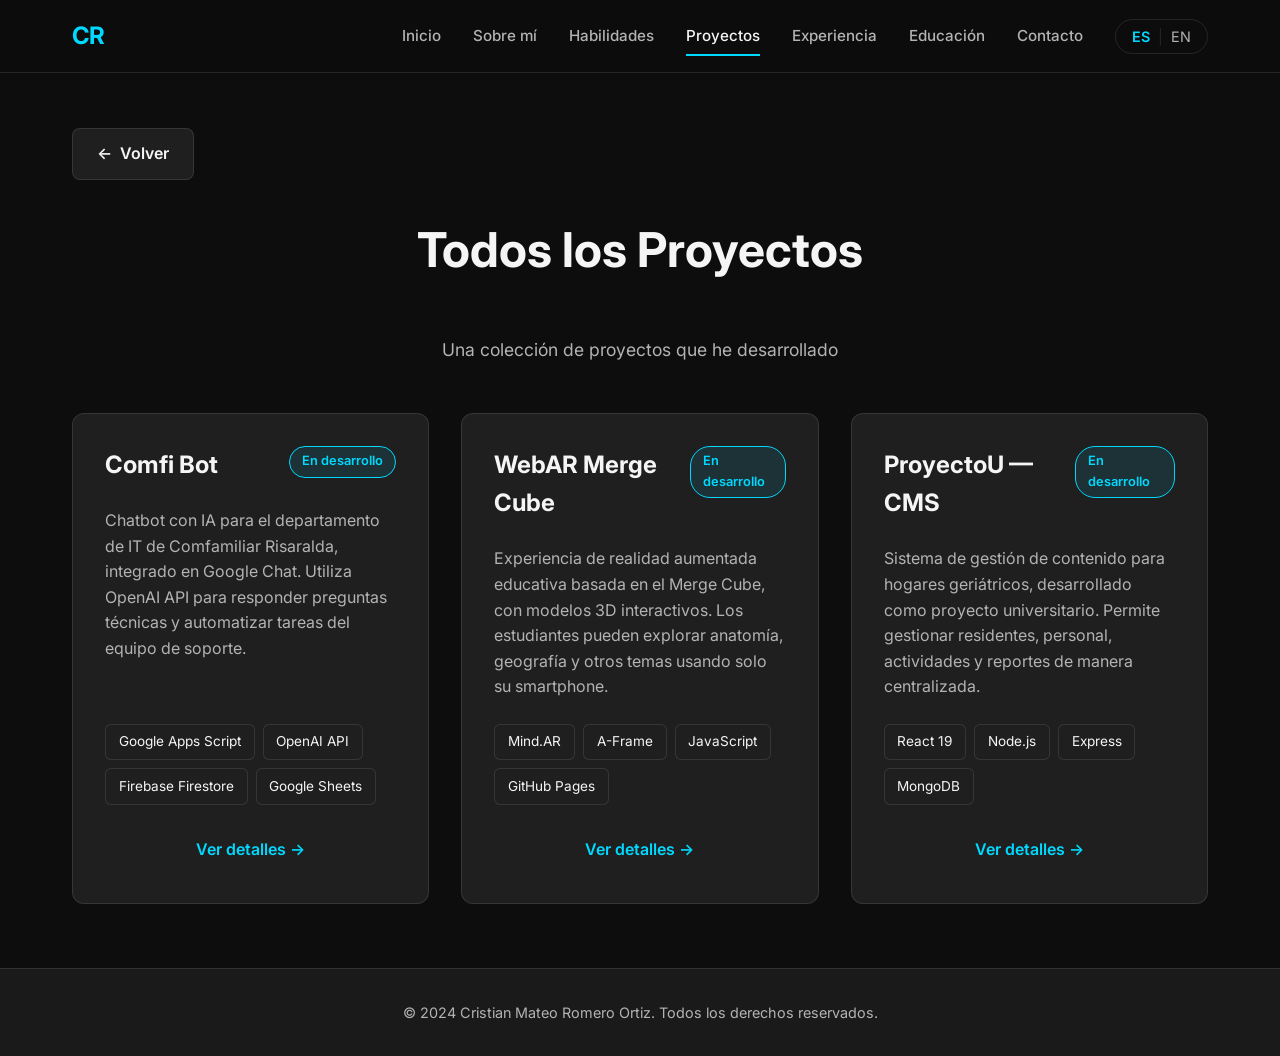
==== projects/index.html @ addb2561 "Initial commit: Portfolio website Portafolio personal bilingüe (ES/EN) con tema dark moderno. Incluy" ====
<!DOCTYPE html>
<html lang="es">
<head>
    <meta charset="UTF-8">
    <meta name="viewport" content="width=device-width, initial-scale=1.0">
    <title>Proyectos — Cristian Romero</title>
    <link rel="stylesheet" href="../style.css">
    <link rel="preconnect" href="https://fonts.googleapis.com">
    <link rel="preconnect" href="https://fonts.gstatic.com" crossorigin>
    <link href="https://fonts.googleapis.com/css2?family=Inter:wght@300;400;500;600;700&display=swap" rel="stylesheet">
</head>
<body>
    <!-- Navbar fija -->
    <header class="navbar">
        <div class="container">
            <a href="../index.html" class="logo">CR</a>

            <button class="menu-toggle" aria-label="Toggle menu">
                <span></span>
                <span></span>
                <span></span>
            </button>

            <nav class="nav-menu">
                <a href="../index.html#hero" class="nav-link" data-es="Inicio" data-en="Home">Inicio</a>
                <a href="../index.html#about" class="nav-link" data-es="Sobre mí" data-en="About">Sobre mí</a>
                <a href="../index.html#skills" class="nav-link" data-es="Habilidades" data-en="Skills">Habilidades</a>
                <a href="../index.html#projects" class="nav-link active" data-es="Proyectos" data-en="Projects">Proyectos</a>
                <a href="../index.html#experience" class="nav-link" data-es="Experiencia" data-en="Experience">Experiencia</a>
                <a href="../index.html#education" class="nav-link" data-es="Educación" data-en="Education">Educación</a>
                <a href="../index.html#contact" class="nav-link" data-es="Contacto" data-en="Contact">Contacto</a>

                <button class="lang-toggle">
                    <span class="lang-option active" data-lang="es">ES</span>
                    <span class="lang-divider">|</span>
                    <span class="lang-option" data-lang="en">EN</span>
                </button>
            </nav>
        </div>
    </header>

    <!-- Projects Page -->
    <main class="project-detail">
        <div class="container">
            <a href="javascript:history.back()" class="back-button">
                <span>←</span>
                <span data-es="Volver" data-en="Back">Volver</span>
            </a>

            <div class="project-detail-header">
                <h1 class="section-title" data-es="Todos los Proyectos" data-en="All Projects">Todos los Proyectos</h1>
                <p style="color: var(--text-secondary); font-size: 1.1rem;"
                   data-es="Una colección de proyectos que he desarrollado"
                   data-en="A collection of projects I've developed">
                    Una colección de proyectos que he desarrollado
                </p>
            </div>

            <div class="projects-grid">
                <!-- Comfi Bot -->
                <article class="project-card fade-in">
                    <div class="project-header">
                        <h3>Comfi Bot</h3>
                        <span class="badge badge-status" data-es="En desarrollo" data-en="In progress">En desarrollo</span>
                    </div>
                    <p class="project-description"
                       data-es="Chatbot con IA para el departamento de IT de Comfamiliar Risaralda, integrado en Google Chat. Utiliza OpenAI API para responder preguntas técnicas y automatizar tareas del equipo de soporte."
                       data-en="AI-powered chatbot for Comfamiliar Risaralda's IT department, integrated with Google Chat. Uses OpenAI API to answer technical questions and automate support team tasks.">
                        Chatbot con IA para el departamento de IT de Comfamiliar Risaralda, integrado en Google Chat. Utiliza OpenAI API para responder preguntas técnicas y automatizar tareas del equipo de soporte.
                    </p>
                    <div class="project-tags">
                        <span class="tag tag-sm">Google Apps Script</span>
                        <span class="tag tag-sm">OpenAI API</span>
                        <span class="tag tag-sm">Firebase Firestore</span>
                        <span class="tag tag-sm">Google Sheets</span>
                    </div>
                    <a href="comfi-bot.html" class="btn btn-text" data-es="Ver detalles →" data-en="View details →">Ver detalles →</a>
                </article>

                <!-- WebAR -->
                <article class="project-card fade-in">
                    <div class="project-header">
                        <h3>WebAR Merge Cube</h3>
                        <span class="badge badge-status" data-es="En desarrollo" data-en="In progress">En desarrollo</span>
                    </div>
                    <p class="project-description"
                       data-es="Experiencia de realidad aumentada educativa basada en el Merge Cube, con modelos 3D interactivos. Los estudiantes pueden explorar anatomía, geografía y otros temas usando solo su smartphone."
                       data-en="Educational augmented reality experience based on the Merge Cube, with interactive 3D models. Students can explore anatomy, geography and other topics using just their smartphone.">
                        Experiencia de realidad aumentada educativa basada en el Merge Cube, con modelos 3D interactivos. Los estudiantes pueden explorar anatomía, geografía y otros temas usando solo su smartphone.
                    </p>
                    <div class="project-tags">
                        <span class="tag tag-sm">Mind.AR</span>
                        <span class="tag tag-sm">A-Frame</span>
                        <span class="tag tag-sm">JavaScript</span>
                        <span class="tag tag-sm">GitHub Pages</span>
                    </div>
                    <a href="webar.html" class="btn btn-text" data-es="Ver detalles →" data-en="View details →">Ver detalles →</a>
                </article>

                <!-- ProyectoU -->
                <article class="project-card fade-in">
                    <div class="project-header">
                        <h3>ProyectoU — CMS</h3>
                        <span class="badge badge-status" data-es="En desarrollo" data-en="In progress">En desarrollo</span>
                    </div>
                    <p class="project-description"
                       data-es="Sistema de gestión de contenido para hogares geriátricos, desarrollado como proyecto universitario. Permite gestionar residentes, personal, actividades y reportes de manera centralizada."
                       data-en="Content management system for nursing homes, developed as a university project. Allows centralized management of residents, staff, activities and reports.">
                        Sistema de gestión de contenido para hogares geriátricos, desarrollado como proyecto universitario. Permite gestionar residentes, personal, actividades y reportes de manera centralizada.
                    </p>
                    <div class="project-tags">
                        <span class="tag tag-sm">React 19</span>
                        <span class="tag tag-sm">Node.js</span>
                        <span class="tag tag-sm">Express</span>
                        <span class="tag tag-sm">MongoDB</span>
                    </div>
                    <a href="proyectou.html" class="btn btn-text" data-es="Ver detalles →" data-en="View details →">Ver detalles →</a>
                </article>
            </div>
        </div>
    </main>

    <!-- Footer -->
    <footer class="footer">
        <div class="container">
            <p data-es="© 2024 Cristian Mateo Romero Ortiz. Todos los derechos reservados."
               data-en="© 2024 Cristian Mateo Romero Ortiz. All rights reserved.">
                © 2024 Cristian Mateo Romero Ortiz. Todos los derechos reservados.
            </p>
        </div>
    </footer>

    <script src="../script.js"></script>
</body>
</html>
---- style.css ----
/* ================================================================================
   VARIABLES Y RESET
   ================================================================================ */

:root {
    --bg-primary: #0d0d0d;
    --bg-secondary: #1a1a1a;
    --bg-card: #1f1f1f;
    --text-primary: #f5f5f5;
    --text-secondary: #b3b3b3;
    --accent: #00d9ff;
    --accent-hover: #00b8d9;
    --border: rgba(255, 255, 255, 0.1);
    --shadow: rgba(0, 0, 0, 0.3);

    --font-main: 'Inter', -apple-system, BlinkMacSystemFont, 'Segoe UI', sans-serif;

    --transition: all 0.3s cubic-bezier(0.4, 0, 0.2, 1);
    --spacing: 1rem;
}

* {
    margin: 0;
    padding: 0;
    box-sizing: border-box;
}

html {
    scroll-behavior: smooth;
}

body {
    font-family: var(--font-main);
    background: var(--bg-primary);
    color: var(--text-primary);
    line-height: 1.6;
    font-size: 16px;
    overflow-x: hidden;
}

a {
    text-decoration: none;
    color: inherit;
    transition: var(--transition);
}

img {
    max-width: 100%;
    height: auto;
    display: block;
}

/* ================================================================================
   UTILITY CLASSES
   ================================================================================ */

.container {
    max-width: 1200px;
    margin: 0 auto;
    padding: 0 2rem;
}

.accent {
    color: var(--accent);
}

/* Animaciones de entrada */
.fade-in {
    opacity: 0;
    transform: translateY(30px);
    transition: opacity 0.6s ease, transform 0.6s ease;
}

.fade-in.visible {
    opacity: 1;
    transform: translateY(0);
}

/* ================================================================================
   NAVBAR
   ================================================================================ */

.navbar {
    position: fixed;
    top: 0;
    left: 0;
    right: 0;
    z-index: 1000;
    background: rgba(13, 13, 13, 0.8);
    backdrop-filter: blur(20px);
    -webkit-backdrop-filter: blur(20px);
    border-bottom: 1px solid var(--border);
    padding: 1rem 0;
}

.navbar .container {
    display: flex;
    align-items: center;
    justify-content: space-between;
}

.logo {
    font-size: 1.5rem;
    font-weight: 700;
    color: var(--accent);
    letter-spacing: -0.05em;
}

.menu-toggle {
    display: none;
    flex-direction: column;
    gap: 5px;
    background: none;
    border: none;
    cursor: pointer;
    padding: 0.5rem;
}

.menu-toggle span {
    width: 24px;
    height: 2px;
    background: var(--text-primary);
    transition: var(--transition);
}

.nav-menu {
    display: flex;
    align-items: center;
    gap: 2rem;
}

.nav-link {
    font-size: 0.95rem;
    font-weight: 500;
    color: var(--text-secondary);
    position: relative;
    padding: 0.5rem 0;
}

.nav-link::after {
    content: '';
    position: absolute;
    bottom: 0;
    left: 0;
    width: 0;
    height: 2px;
    background: var(--accent);
    transition: width 0.3s ease;
}

.nav-link:hover,
.nav-link.active {
    color: var(--text-primary);
}

.nav-link.active::after,
.nav-link:hover::after {
    width: 100%;
}

.lang-toggle {
    display: flex;
    align-items: center;
    gap: 0.5rem;
    background: none;
    border: 1px solid var(--border);
    border-radius: 20px;
    padding: 0.5rem 1rem;
    cursor: pointer;
    font-family: var(--font-main);
    font-size: 0.9rem;
    color: var(--text-secondary);
}

.lang-option {
    cursor: pointer;
    transition: var(--transition);
}

.lang-option.active {
    color: var(--accent);
    font-weight: 600;
}

.lang-divider {
    color: var(--border);
}

/* ================================================================================
   HERO SECTION
   ================================================================================ */

.hero {
    min-height: 100vh;
    display: flex;
    align-items: center;
    justify-content: center;
    text-align: center;
    padding: 6rem 0;
}

.hero-content {
    max-width: 800px;
    margin: 0 auto;
}

.hero-title {
    font-size: clamp(2.5rem, 8vw, 4.5rem);
    font-weight: 700;
    line-height: 1.1;
    margin-bottom: 1rem;
}

.hero-subtitle {
    font-size: clamp(1rem, 3vw, 1.3rem);
    color: var(--text-secondary);
    margin-bottom: 0.5rem;
}

.hero-location {
    font-size: 1rem;
    color: var(--text-secondary);
    margin-bottom: 2rem;
}

.hero-cta {
    display: flex;
    gap: 1rem;
    justify-content: center;
    flex-wrap: wrap;
}

/* ================================================================================
   BUTTONS
   ================================================================================ */

.btn {
    display: inline-block;
    padding: 0.875rem 2rem;
    border-radius: 8px;
    font-weight: 600;
    font-size: 1rem;
    cursor: pointer;
    border: none;
    transition: var(--transition);
    text-align: center;
}

.btn-primary {
    background: var(--accent);
    color: var(--bg-primary);
}

.btn-primary:hover {
    background: var(--accent-hover);
    transform: translateY(-2px);
    box-shadow: 0 8px 20px rgba(0, 217, 255, 0.3);
}

.btn-secondary {
    background: transparent;
    border: 2px solid var(--accent);
    color: var(--accent);
}

.btn-secondary:hover {
    background: var(--accent);
    color: var(--bg-primary);
    transform: translateY(-2px);
}

.btn-text {
    background: none;
    color: var(--accent);
    padding: 0.5rem 0;
    font-weight: 600;
}

.btn-text:hover {
    color: var(--accent-hover);
}

/* ================================================================================
   SECTIONS
   ================================================================================ */

.section {
    padding: 6rem 0;
}

.section-dark {
    background: var(--bg-secondary);
}

.section-title {
    font-size: clamp(2rem, 5vw, 3rem);
    font-weight: 700;
    margin-bottom: 3rem;
    text-align: center;
}

.section-cta {
    margin-top: 3rem;
    text-align: center;
}

/* ================================================================================
   ABOUT SECTION
   ================================================================================ */

.about-content {
    max-width: 800px;
    margin: 0 auto;
    font-size: 1.1rem;
    line-height: 1.8;
    color: var(--text-secondary);
}

.about-content p {
    margin-bottom: 1.5rem;
}

/* ================================================================================
   SKILLS SECTION
   ================================================================================ */

.skills-grid {
    display: grid;
    grid-template-columns: repeat(auto-fit, minmax(280px, 1fr));
    gap: 2rem;
    max-width: 1000px;
    margin: 0 auto;
}

.skill-category h3 {
    font-size: 1.3rem;
    margin-bottom: 1rem;
    color: var(--accent);
}

.skill-tags {
    display: flex;
    flex-wrap: wrap;
    gap: 0.75rem;
}

.tag {
    display: inline-block;
    padding: 0.5rem 1rem;
    background: var(--bg-card);
    border: 1px solid var(--border);
    border-radius: 6px;
    font-size: 0.9rem;
    color: var(--text-primary);
    transition: var(--transition);
}

.tag:hover {
    border-color: var(--accent);
    transform: translateY(-2px);
}

.tag-sm {
    padding: 0.4rem 0.8rem;
    font-size: 0.85rem;
}

/* ================================================================================
   PROJECTS SECTION
   ================================================================================ */

.projects-grid {
    display: grid;
    grid-template-columns: repeat(auto-fit, minmax(320px, 1fr));
    gap: 2rem;
}

.project-card {
    background: var(--bg-card);
    border: 1px solid var(--border);
    border-radius: 12px;
    padding: 2rem;
    transition: var(--transition);
    display: flex;
    flex-direction: column;
}

.project-card:hover {
    border-color: var(--accent);
    transform: translateY(-5px);
    box-shadow: 0 10px 30px var(--shadow);
}

.project-header {
    display: flex;
    justify-content: space-between;
    align-items: flex-start;
    margin-bottom: 1rem;
}

.project-card h3 {
    font-size: 1.5rem;
    margin-bottom: 0.5rem;
}

.project-description {
    color: var(--text-secondary);
    margin-bottom: 1.5rem;
    flex-grow: 1;
}

.project-tags {
    display: flex;
    flex-wrap: wrap;
    gap: 0.5rem;
    margin-bottom: 1.5rem;
}

.badge {
    display: inline-block;
    padding: 0.3rem 0.75rem;
    border-radius: 20px;
    font-size: 0.8rem;
    font-weight: 600;
}

.badge-status {
    background: rgba(0, 217, 255, 0.1);
    color: var(--accent);
    border: 1px solid var(--accent);
}

/* ================================================================================
   TIMELINE (Experience & Education)
   ================================================================================ */

.timeline {
    max-width: 800px;
    margin: 0 auto;
    position: relative;
    padding-left: 2rem;
}

.timeline::before {
    content: '';
    position: absolute;
    left: 0;
    top: 0;
    bottom: 0;
    width: 2px;
    background: var(--border);
}

.timeline-item {
    position: relative;
    padding-bottom: 3rem;
}

.timeline-marker {
    position: absolute;
    left: -2rem;
    top: 0.5rem;
    width: 12px;
    height: 12px;
    border-radius: 50%;
    background: var(--accent);
    border: 2px solid var(--bg-primary);
}

.timeline-content {
    padding-left: 1.5rem;
}

.timeline-header {
    display: flex;
    justify-content: space-between;
    align-items: flex-start;
    margin-bottom: 0.5rem;
    flex-wrap: wrap;
    gap: 0.5rem;
}

.timeline-content h3 {
    font-size: 1.5rem;
    color: var(--text-primary);
}

.timeline-date {
    color: var(--accent);
    font-size: 0.9rem;
    font-weight: 600;
}

.timeline-content h4 {
    font-size: 1.1rem;
    color: var(--text-secondary);
    font-weight: 600;
    margin-bottom: 0.5rem;
}

.timeline-content p {
    color: var(--text-secondary);
}

/* ================================================================================
   CONTACT SECTION
   ================================================================================ */

.contact-content {
    max-width: 600px;
    margin: 0 auto;
    text-align: center;
}

.contact-intro {
    font-size: 1.3rem;
    margin-bottom: 2rem;
    color: var(--text-secondary);
}

.contact-links {
    display: flex;
    flex-direction: column;
    gap: 1rem;
    align-items: center;
}

.contact-link {
    display: flex;
    align-items: center;
    gap: 0.75rem;
    padding: 1rem 1.5rem;
    background: var(--bg-card);
    border: 1px solid var(--border);
    border-radius: 8px;
    font-size: 1rem;
    width: 100%;
    max-width: 400px;
    transition: var(--transition);
}

.contact-link:hover {
    border-color: var(--accent);
    transform: translateX(5px);
}

.contact-icon {
    font-size: 1.5rem;
}

/* ================================================================================
   FOOTER
   ================================================================================ */

.footer {
    background: var(--bg-secondary);
    border-top: 1px solid var(--border);
    padding: 2rem 0;
    text-align: center;
    color: var(--text-secondary);
    font-size: 0.9rem;
}

/* ================================================================================
   BACK BUTTON (para páginas internas)
   ================================================================================ */

.back-button {
    display: inline-flex;
    align-items: center;
    gap: 0.5rem;
    padding: 0.75rem 1.5rem;
    margin-bottom: 2rem;
    background: var(--bg-card);
    border: 1px solid var(--border);
    border-radius: 8px;
    color: var(--text-primary);
    font-weight: 600;
    transition: var(--transition);
}

.back-button:hover {
    border-color: var(--accent);
    color: var(--accent);
    transform: translateX(-5px);
}

/* ================================================================================
   PROJECT DETAIL PAGE
   ================================================================================ */

.project-detail {
    padding: 8rem 0 4rem;
}

.project-detail-header {
    text-align: center;
    margin-bottom: 3rem;
}

.project-detail-title {
    font-size: clamp(2.5rem, 6vw, 4rem);
    margin-bottom: 1rem;
}

.project-badges {
    display: flex;
    justify-content: center;
    flex-wrap: wrap;
    gap: 0.75rem;
    margin: 1.5rem 0;
}

.project-section {
    max-width: 900px;
    margin: 0 auto 4rem;
}

.project-section h2 {
    font-size: 2rem;
    margin-bottom: 1.5rem;
    color: var(--accent);
}

.project-section p {
    font-size: 1.1rem;
    line-height: 1.8;
    color: var(--text-secondary);
}

.project-section ul {
    list-style: none;
    padding: 0;
}

.project-section li {
    padding: 0.75rem 0;
    padding-left: 1.5rem;
    position: relative;
    color: var(--text-secondary);
}

.project-section li::before {
    content: '▹';
    position: absolute;
    left: 0;
    color: var(--accent);
    font-size: 1.2rem;
}

.project-links {
    display: flex;
    gap: 1rem;
    justify-content: center;
    flex-wrap: wrap;
    margin-top: 2rem;
}

.placeholder-box {
    background: var(--bg-card);
    border: 2px dashed var(--border);
    border-radius: 12px;
    padding: 3rem;
    text-align: center;
    color: var(--text-secondary);
    font-style: italic;
}

/* ================================================================================
   RESPONSIVE DESIGN
   ================================================================================ */

@media (max-width: 768px) {
    .navbar .container {
        position: relative;
    }

    .menu-toggle {
        display: flex;
    }

    .nav-menu {
        position: fixed;
        top: 73px;
        left: 0;
        right: 0;
        flex-direction: column;
        background: rgba(13, 13, 13, 0.98);
        backdrop-filter: blur(20px);
        border-bottom: 1px solid var(--border);
        padding: 2rem;
        gap: 1.5rem;
        transform: translateY(-100%);
        opacity: 0;
        visibility: hidden;
        transition: var(--transition);
    }

    .nav-menu.active {
        transform: translateY(0);
        opacity: 1;
        visibility: visible;
    }

    .nav-link {
        font-size: 1.1rem;
    }

    .hero {
        padding: 8rem 0 4rem;
    }

    .section {
        padding: 4rem 0;
    }

    .container {
        padding: 0 1.5rem;
    }

    .timeline {
        padding-left: 1.5rem;
    }

    .timeline-marker {
        left: -1.75rem;
    }

    .projects-grid {
        grid-template-columns: 1fr;
    }

    .skills-grid {
        grid-template-columns: 1fr;
    }
}

@media (max-width: 480px) {
    .hero-cta {
        flex-direction: column;
        width: 100%;
    }

    .btn {
        width: 100%;
    }

    .contact-link {
        font-size: 0.9rem;
        padding: 0.875rem 1rem;
    }
}
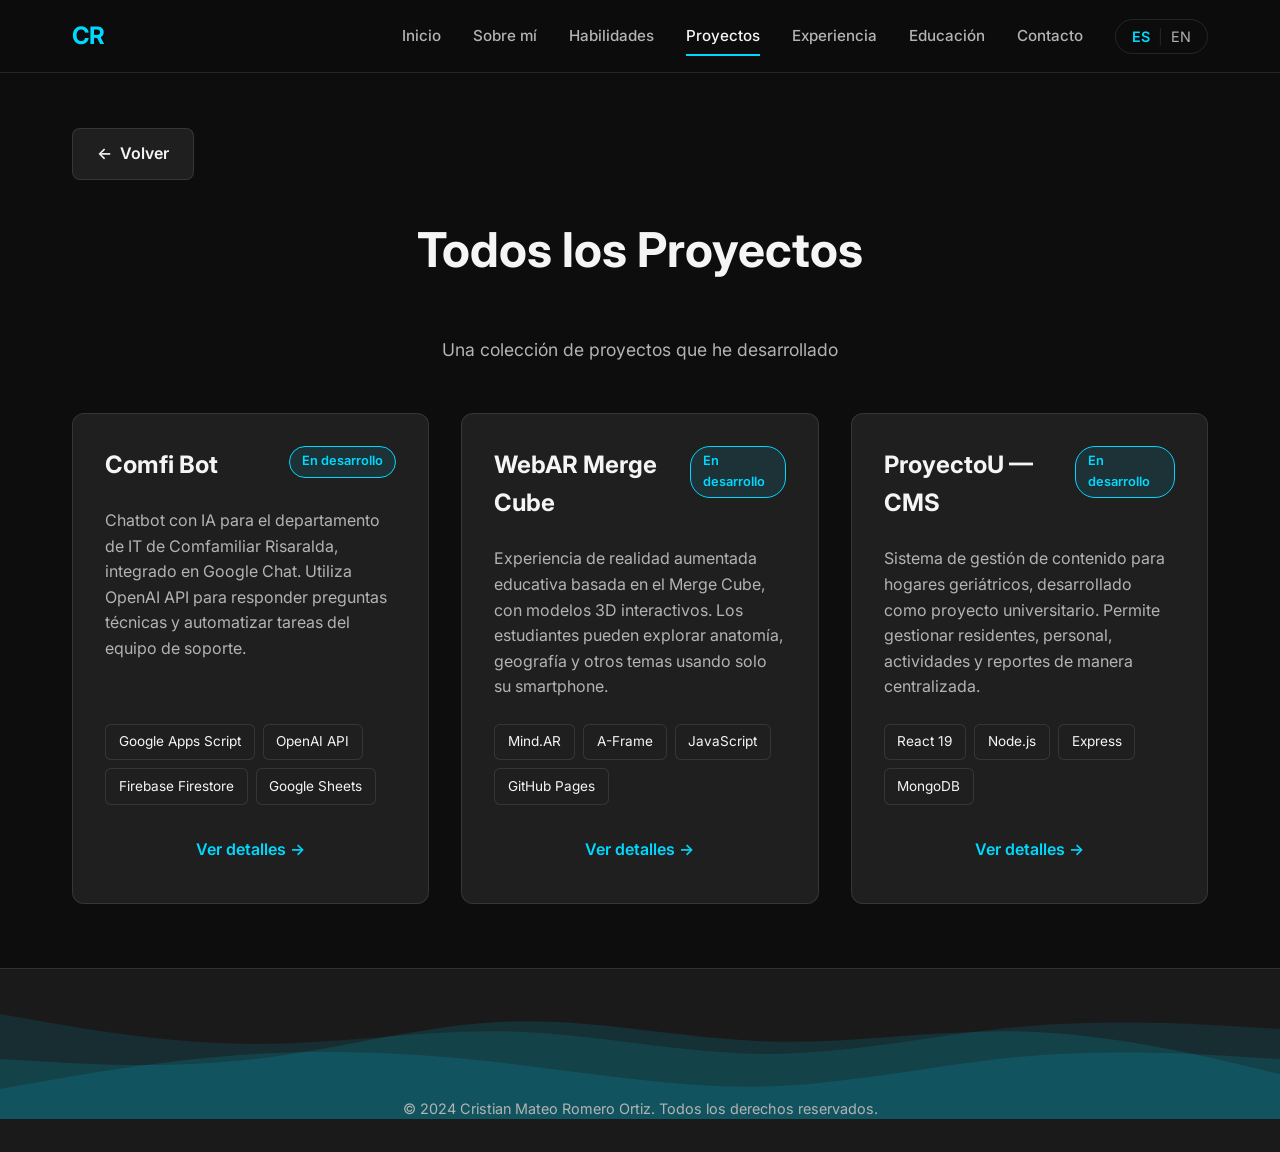
==== commit ddf5d23d: "Add animated waves to footer Añadidas olas animadas en el footer para dar vida al sitio. - 3 capas d" ====
--- a/projects/index.html
+++ b/projects/index.html
@@ -122,7 +122,20 @@
 
     <!-- Footer -->
     <footer class="footer">
-        <div class="container">
+        <!-- Animated Waves -->
+        <div class="waves">
+            <svg class="wave" xmlns="http://www.w3.org/2000/svg" viewBox="0 0 1440 320" preserveAspectRatio="none">
+                <path fill="rgba(0, 217, 255, 0.1)" d="M0,96L48,112C96,128,192,160,288,160C384,160,480,128,576,133.3C672,139,768,181,864,181.3C960,181,1056,139,1152,122.7C1248,107,1344,117,1392,122.7L1440,128L1440,320L1392,320C1344,320,1248,320,1152,320C1056,320,960,320,864,320C768,320,672,320,576,320C480,320,384,320,288,320C192,320,96,320,48,320L0,320Z"></path>
+            </svg>
+            <svg class="wave wave2" xmlns="http://www.w3.org/2000/svg" viewBox="0 0 1440 320" preserveAspectRatio="none">
+                <path fill="rgba(0, 217, 255, 0.15)" d="M0,192L48,197.3C96,203,192,213,288,192C384,171,480,117,576,112C672,107,768,149,864,154.7C960,160,1056,128,1152,133.3C1248,139,1344,181,1392,202.7L1440,224L1440,320L1392,320C1344,320,1248,320,1152,320C1056,320,960,320,864,320C768,320,672,320,576,320C480,320,384,320,288,320C192,320,96,320,48,320L0,320Z"></path>
+            </svg>
+            <svg class="wave wave3" xmlns="http://www.w3.org/2000/svg" viewBox="0 0 1440 320" preserveAspectRatio="none">
+                <path fill="rgba(0, 217, 255, 0.2)" d="M0,256L48,240C96,224,192,192,288,181.3C384,171,480,181,576,202.7C672,224,768,256,864,250.7C960,245,1056,203,1152,186.7C1248,171,1344,181,1392,186.7L1440,192L1440,320L1392,320C1344,320,1248,320,1152,320C1056,320,960,320,864,320C768,320,672,320,576,320C480,320,384,320,288,320C192,320,96,320,48,320L0,320Z"></path>
+            </svg>
+        </div>
+
+        <div class="container footer-content">
             <p data-es="© 2024 Cristian Mateo Romero Ortiz. Todos los derechos reservados."
                data-en="© 2024 Cristian Mateo Romero Ortiz. All rights reserved.">
                 © 2024 Cristian Mateo Romero Ortiz. Todos los derechos reservados.
--- a/style.css
+++ b/style.css
@@ -553,12 +553,63 @@
    ================================================================================ */
 
 .footer {
+    position: relative;
     background: var(--bg-secondary);
     border-top: 1px solid var(--border);
-    padding: 2rem 0;
+    padding: 8rem 0 2rem;
     text-align: center;
     color: var(--text-secondary);
     font-size: 0.9rem;
+    overflow: hidden;
+}
+
+.footer-content {
+    position: relative;
+    z-index: 2;
+}
+
+/* Animated Waves */
+.waves {
+    position: absolute;
+    top: 0;
+    left: 0;
+    width: 100%;
+    height: 150px;
+    z-index: 1;
+}
+
+.wave {
+    position: absolute;
+    bottom: 0;
+    left: 0;
+    width: 100%;
+    height: 100%;
+    animation: wave-animation 12s ease-in-out infinite;
+}
+
+.wave2 {
+    animation: wave-animation 15s ease-in-out infinite reverse;
+    opacity: 0.8;
+}
+
+.wave3 {
+    animation: wave-animation 18s ease-in-out infinite;
+    opacity: 0.6;
+}
+
+@keyframes wave-animation {
+    0%, 100% {
+        transform: translateX(0) translateY(0);
+    }
+    25% {
+        transform: translateX(-5%) translateY(-5px);
+    }
+    50% {
+        transform: translateX(-10%) translateY(0);
+    }
+    75% {
+        transform: translateX(-5%) translateY(5px);
+    }
 }
 
 /* ================================================================================
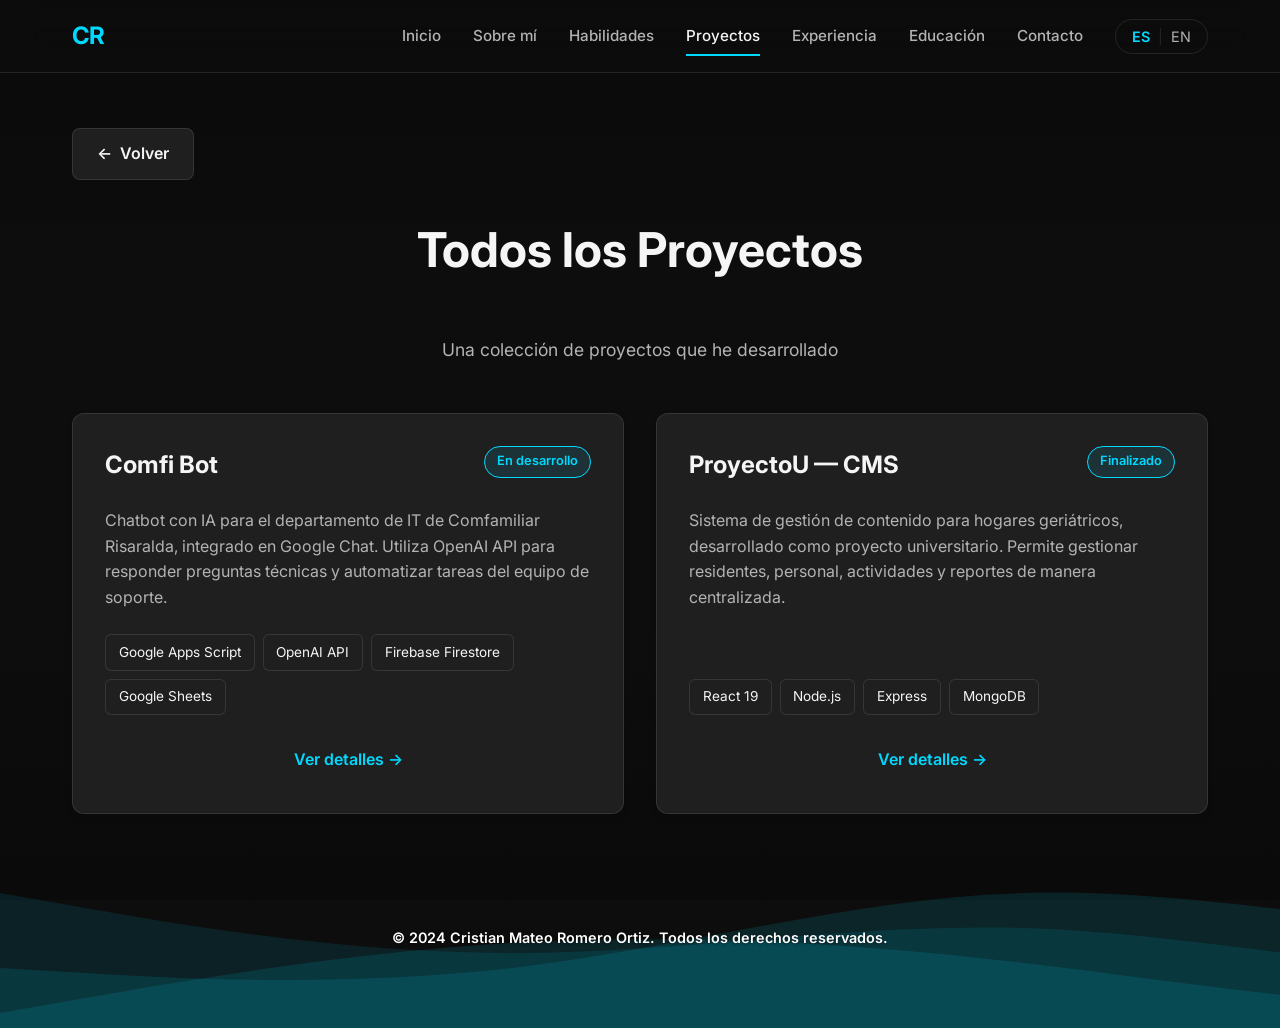
==== commit e8213c63: "Cambio estado card proyecto CMS" ====
--- a/projects/index.html
+++ b/projects/index.html
@@ -77,31 +77,11 @@
                     <a href="comfi-bot.html" class="btn btn-text" data-es="Ver detalles →" data-en="View details →">Ver detalles →</a>
                 </article>
 
-                <!-- WebAR -->
-                <article class="project-card fade-in">
-                    <div class="project-header">
-                        <h3>WebAR Merge Cube</h3>
-                        <span class="badge badge-status" data-es="En desarrollo" data-en="In progress">En desarrollo</span>
-                    </div>
-                    <p class="project-description"
-                       data-es="Experiencia de realidad aumentada educativa basada en el Merge Cube, con modelos 3D interactivos. Los estudiantes pueden explorar anatomía, geografía y otros temas usando solo su smartphone."
-                       data-en="Educational augmented reality experience based on the Merge Cube, with interactive 3D models. Students can explore anatomy, geography and other topics using just their smartphone.">
-                        Experiencia de realidad aumentada educativa basada en el Merge Cube, con modelos 3D interactivos. Los estudiantes pueden explorar anatomía, geografía y otros temas usando solo su smartphone.
-                    </p>
-                    <div class="project-tags">
-                        <span class="tag tag-sm">Mind.AR</span>
-                        <span class="tag tag-sm">A-Frame</span>
-                        <span class="tag tag-sm">JavaScript</span>
-                        <span class="tag tag-sm">GitHub Pages</span>
-                    </div>
-                    <a href="webar.html" class="btn btn-text" data-es="Ver detalles →" data-en="View details →">Ver detalles →</a>
-                </article>
-
                 <!-- ProyectoU -->
                 <article class="project-card fade-in">
                     <div class="project-header">
                         <h3>ProyectoU — CMS</h3>
-                        <span class="badge badge-status" data-es="En desarrollo" data-en="In progress">En desarrollo</span>
+                        <span class="badge badge-status" data-es="Finalizado" data-en="Completed">Finalizado</span>
                     </div>
                     <p class="project-description"
                        data-es="Sistema de gestión de contenido para hogares geriátricos, desarrollado como proyecto universitario. Permite gestionar residentes, personal, actividades y reportes de manera centralizada."
--- a/style.css
+++ b/style.css
@@ -27,15 +27,33 @@
 
 html {
     scroll-behavior: smooth;
+    height: 100%;
+    background-color: var(--bg-primary);
 }
 
 body {
     font-family: var(--font-main);
-    background: var(--bg-primary);
+    min-height: 100vh;
+    min-height: -webkit-fill-available;
+    background-color: var(--bg-primary);
+    background-image: linear-gradient(180deg,
+        #0a0a0a 0%,
+        var(--bg-primary) 30%,
+        var(--bg-primary) 70%,
+        #0a0a0a 100%
+    );
+    background-attachment: fixed;
     color: var(--text-primary);
     line-height: 1.6;
     font-size: 16px;
     overflow-x: hidden;
+}
+
+/* Fix para barra de gestos en móviles */
+@supports (-webkit-touch-callout: none) {
+    body {
+        min-height: -webkit-fill-available;
+    }
 }
 
 a {
@@ -74,6 +92,388 @@
 .fade-in.visible {
     opacity: 1;
     transform: translateY(0);
+}
+
+/* ================================================================================
+   INTRO HERO SECTION
+   ================================================================================ */
+
+.intro-hero {
+    position: relative;
+    min-height: 100vh;
+    display: flex;
+    align-items: center;
+    justify-content: center;
+    overflow: hidden;
+    background: #000000;
+    animation: hero-bg-fade 1.5s ease-out forwards;
+}
+
+@keyframes hero-bg-fade {
+    0% {
+        background: #000000;
+    }
+    100% {
+        background: #000000;
+    }
+}
+
+/* Interactive Canvas Background */
+.particles-canvas {
+    position: absolute;
+    top: 0;
+    left: 0;
+    width: 100%;
+    height: 100%;
+    z-index: 0;
+    opacity: 0;
+    animation: fade-in-canvas 2s ease-out 1s forwards;
+}
+
+@keyframes fade-in-canvas {
+    0% {
+        opacity: 0;
+    }
+    100% {
+        opacity: 0.3;
+    }
+}
+
+/* Intro Content */
+.intro-content {
+    position: relative;
+    z-index: 1;
+    text-align: center;
+    max-width: 800px;
+    padding: 2rem;
+}
+
+.intro-greeting {
+    font-size: clamp(1.2rem, 3vw, 1.8rem);
+    font-weight: 400;
+    color: var(--text-secondary);
+    margin-bottom: 1rem;
+    opacity: 0;
+    animation: fade-slide-up 1s ease-out 0.5s forwards;
+}
+
+.intro-name {
+    display: block;
+    font-size: clamp(3rem, 10vw, 6rem);
+    font-weight: 700;
+    background: linear-gradient(135deg, var(--accent) 0%, #00fff2 100%);
+    -webkit-background-clip: text;
+    -webkit-text-fill-color: transparent;
+    background-clip: text;
+    margin: 0.5rem 0;
+    line-height: 1.1;
+    opacity: 0;
+    animation: fade-slide-up 1s ease-out 1s forwards;
+}
+
+.intro-description {
+    font-size: clamp(1rem, 2vw, 1.3rem);
+    color: var(--text-secondary);
+    margin: 2rem 0 3rem;
+    max-width: 600px;
+    margin-left: auto;
+    margin-right: auto;
+    opacity: 0;
+    animation: fade-slide-up 1s ease-out 1.5s forwards;
+}
+
+/* Animación secuencial fade + slide */
+@keyframes fade-slide-up {
+    0% {
+        opacity: 0;
+        transform: translateY(40px);
+    }
+    100% {
+        opacity: 1;
+        transform: translateY(0);
+    }
+}
+
+/* Tooltip Container Button (Animated) */
+.tooltip-container {
+    --background: var(--bg-card);
+    --color: var(--accent);
+    position: relative;
+    cursor: pointer;
+    transition: all 0.4s cubic-bezier(0.23, 1, 0.32, 1);
+    font-size: 18px;
+    font-weight: 600;
+    color: var(--color);
+    padding: 0.7em 1.8em;
+    border-radius: 50px;
+    text-transform: uppercase;
+    height: 60px;
+    width: 220px;
+    display: grid;
+    place-items: center;
+    border: 2px solid var(--color);
+    background: transparent;
+    font-family: var(--font-main);
+    margin: 0 auto;
+    opacity: 0;
+    animation: fade-slide-up 1s ease-out 2.8s forwards;
+}
+
+.tooltip-container .text {
+    position: absolute;
+    top: 0;
+    left: 0;
+    width: 100%;
+    height: 100%;
+    display: grid;
+    place-items: center;
+    transform-origin: -100%;
+    transform: scale(1);
+    transition: all 0.4s cubic-bezier(0.23, 1, 0.32, 1);
+}
+
+.tooltip-container span:last-child {
+    position: absolute;
+    top: 0%;
+    left: 100%;
+    width: 100%;
+    height: 100%;
+    border-radius: 50px;
+    opacity: 1;
+    background-color: var(--accent);
+    z-index: -1;
+    border: 2px solid var(--accent);
+    transform: scale(0);
+    transform-origin: 0;
+    transition: all 0.4s cubic-bezier(0.23, 1, 0.32, 1);
+    display: grid;
+    place-items: center;
+    color: var(--bg-primary);
+    text-transform: capitalize;
+    font-size: 16px;
+}
+
+.tooltip-container .tooltip {
+    position: absolute;
+    top: 0;
+    left: 50%;
+    transform: translateX(-50%);
+    padding: 0.3em 0.6em;
+    opacity: 0;
+    pointer-events: none;
+    transition: all 0.4s cubic-bezier(0.23, 1, 0.32, 1);
+    background: var(--accent);
+    z-index: -1;
+    border-radius: 8px;
+    scale: 0;
+    transform-origin: 0 0;
+    text-transform: capitalize;
+    font-weight: 400;
+    font-size: 20px;
+    box-shadow: 0 8px 15px rgba(0, 217, 255, 0.4);
+}
+
+.tooltip-container .tooltip::before {
+    position: absolute;
+    content: "";
+    height: 0.6em;
+    width: 0.6em;
+    bottom: -0.2em;
+    left: 50%;
+    transform: translate(-50%) rotate(45deg);
+    background: var(--accent);
+}
+
+.tooltip-container:hover .tooltip {
+    top: -100%;
+    opacity: 1;
+    visibility: visible;
+    pointer-events: auto;
+    scale: 1;
+    animation: shake 0.5s ease-in-out both;
+}
+
+.tooltip-container:hover {
+    box-shadow: 0 8px 15px rgba(0, 217, 255, 0.3);
+    color: var(--bg-primary);
+    border-color: transparent;
+}
+
+.tooltip-container:hover span:last-child {
+    transform: scale(1);
+    left: 0;
+}
+
+.tooltip-container:hover .text {
+    opacity: 0;
+    top: 0%;
+    left: 100%;
+    transform: scale(0);
+}
+
+@keyframes shake {
+    0% {
+        rotate: 0;
+    }
+    25% {
+        rotate: 7deg;
+    }
+    50% {
+        rotate: -7deg;
+    }
+    75% {
+        rotate: 1deg;
+    }
+    100% {
+        rotate: 0;
+    }
+}
+
+/* Estilos para móvil - Botón simplificado */
+@media (max-width: 768px) {
+    .tooltip-container {
+        width: 200px;
+        height: 55px;
+        padding: 0.6em 1.5em;
+        font-size: 16px;
+        /* Mostrar directamente el texto sin efectos hover */
+        background: var(--accent);
+        color: var(--bg-primary);
+        border-color: var(--accent);
+        opacity: 0;
+        animation: fade-slide-up 1s ease-out 2.8s forwards, pulse-mobile 1.5s ease-in-out infinite 4s;
+    }
+
+    .tooltip-container .text {
+        /* Siempre visible en móvil */
+        opacity: 1 !important;
+        transform: scale(1) !important;
+        position: static !important;
+        top: auto !important;
+        left: auto !important;
+    }
+
+    /* Ocultar tooltip en móvil */
+    .tooltip-container .tooltip {
+        display: none !important;
+    }
+
+    /* Ocultar el texto "Click aquí" en móvil */
+    .tooltip-container span:last-child {
+        display: none !important;
+    }
+
+    /* IMPORTANTE: Deshabilitar TODOS los efectos hover en móvil */
+    .tooltip-container:hover {
+        background: var(--accent) !important;
+        color: var(--bg-primary) !important;
+        box-shadow: 0 8px 15px rgba(0, 217, 255, 0.3) !important;
+        border-color: var(--accent) !important;
+    }
+
+    .tooltip-container:hover .text {
+        opacity: 1 !important;
+        transform: scale(1) !important;
+        position: static !important;
+        left: auto !important;
+        top: auto !important;
+    }
+
+    .tooltip-container:hover .tooltip {
+        display: none !important;
+        opacity: 0 !important;
+        scale: 0 !important;
+    }
+
+    .tooltip-container:hover span:last-child {
+        display: none !important;
+        transform: scale(0) !important;
+    }
+
+    /* Al hacer tap, efecto de escala */
+    .tooltip-container:active {
+        transform: scale(0.95);
+        box-shadow: 0 4px 10px rgba(0, 217, 255, 0.3);
+    }
+}
+
+@keyframes pulse-mobile {
+    0%, 100% {
+        transform: scale(1) translateY(0);
+        box-shadow: 0 0 0 0 rgba(0, 217, 255, 0.7),
+                    0 4px 15px rgba(0, 217, 255, 0.3);
+    }
+    50% {
+        transform: scale(1.08) translateY(-3px);
+        box-shadow: 0 0 0 15px rgba(0, 217, 255, 0),
+                    0 8px 25px rgba(0, 217, 255, 0.5);
+    }
+}
+
+/* Scroll Indicator */
+.scroll-indicator {
+    position: absolute;
+    bottom: 2rem;
+    left: 50%;
+    transform: translateX(-50%);
+    z-index: 1;
+    opacity: 0;
+    animation: fade-in-bounce 1s ease-out 2.5s forwards, bounce 2s infinite 3.5s;
+}
+
+@keyframes fade-in-bounce {
+    0% {
+        opacity: 0;
+        transform: translateX(-50%) translateY(20px);
+    }
+    100% {
+        opacity: 1;
+        transform: translateX(-50%) translateY(0);
+    }
+}
+
+@keyframes bounce {
+    0%, 20%, 50%, 80%, 100% {
+        transform: translateX(-50%) translateY(0);
+    }
+    40% {
+        transform: translateX(-50%) translateY(-10px);
+    }
+    60% {
+        transform: translateX(-50%) translateY(-5px);
+    }
+}
+
+.scroll-mouse {
+    width: 24px;
+    height: 40px;
+    border: 2px solid var(--accent);
+    border-radius: 15px;
+    position: relative;
+}
+
+.scroll-mouse::before {
+    content: '';
+    position: absolute;
+    top: 8px;
+    left: 50%;
+    transform: translateX(-50%);
+    width: 4px;
+    height: 8px;
+    background: var(--accent);
+    border-radius: 2px;
+    animation: scroll-wheel 2s infinite;
+}
+
+@keyframes scroll-wheel {
+    0% {
+        opacity: 1;
+        transform: translateX(-50%) translateY(0);
+    }
+    100% {
+        opacity: 0;
+        transform: translateX(-50%) translateY(15px);
+    }
 }
 
 /* ================================================================================
@@ -91,6 +491,13 @@
     -webkit-backdrop-filter: blur(20px);
     border-bottom: 1px solid var(--border);
     padding: 1rem 0;
+    transition: transform 0.4s cubic-bezier(0.4, 0, 0.2, 1), opacity 0.4s ease;
+}
+
+.navbar-hidden {
+    transform: translateY(-100%);
+    opacity: 0;
+    pointer-events: none;
 }
 
 .navbar .container {
@@ -281,15 +688,29 @@
 }
 
 /* ================================================================================
-   SECTIONS
+   SECTIONS — Single Page Flow
    ================================================================================ */
 
 .section {
     padding: 6rem 0;
 }
 
+/* Reducir espacio entre Sobre mí y Habilidades, y entre Habilidades y Experiencia */
+#about {
+    padding-bottom: 3rem;
+}
+
+#skills {
+    padding-top: 2rem;
+    padding-bottom: 2rem;
+}
+
+#experience {
+    padding-top: 3rem;
+}
+
 .section-dark {
-    background: var(--bg-secondary);
+    background: transparent;
 }
 
 .section-title {
@@ -308,9 +729,30 @@
    ABOUT SECTION
    ================================================================================ */
 
+.about-content-wrapper {
+    display: grid;
+    grid-template-columns: 350px 1fr;
+    gap: 3rem;
+    align-items: center;
+    max-width: 1200px;
+    margin: 0 auto;
+}
+
+.about-3d-container {
+    width: 350px;
+    height: 350px;
+    position: relative;
+    background: transparent;
+}
+
+#about-3d-canvas {
+    width: 100%;
+    height: 100%;
+    border-radius: 20px;
+    background: transparent;
+}
+
 .about-content {
-    max-width: 800px;
-    margin: 0 auto;
     font-size: 1.1rem;
     line-height: 1.8;
     color: var(--text-secondary);
@@ -320,28 +762,265 @@
     margin-bottom: 1.5rem;
 }
 
+/* Responsive para móvil */
+@media (max-width: 768px) {
+    .about-content-wrapper {
+        grid-template-columns: 1fr;
+        gap: 2rem;
+    }
+
+    .about-3d-container {
+        width: 100%;
+        max-width: 250px;
+        height: 250px;
+        margin: 0 auto;
+    }
+
+    #about-3d-canvas {
+        background: transparent;
+    }
+}
+
 /* ================================================================================
-   SKILLS SECTION
+   SKILLS SECTION — Carousel Cards
    ================================================================================ */
 
-.skills-grid {
+.skills-carousel-container {
     display: grid;
-    grid-template-columns: repeat(auto-fit, minmax(280px, 1fr));
+    grid-template-columns: repeat(4, 1fr);
     gap: 2rem;
-    max-width: 1000px;
+    max-width: 1400px;
     margin: 0 auto;
 }
 
-.skill-category h3 {
-    font-size: 1.3rem;
-    margin-bottom: 1rem;
+/* Responsive: en tablets y móviles, hacer 2x2 y luego 1 columna */
+@media (max-width: 1024px) {
+    .skills-carousel-container {
+        grid-template-columns: repeat(2, 1fr);
+    }
+}
+
+@media (max-width: 640px) {
+    .skills-carousel-container {
+        grid-template-columns: 1fr;
+    }
+}
+
+/* Responsive móvil */
+@media (max-width: 768px) {
+    .skill-card {
+        height: 240px !important;
+        padding: 1.5rem !important;
+    }
+
+    .skill-card-title {
+        font-size: 1.2rem !important;
+        margin-bottom: 1.5rem !important;
+        height: 35px !important;
+    }
+
+    .skill-carousel {
+        height: 150px !important;
+    }
+
+    .skill-item {
+        gap: 0.75rem !important;
+    }
+
+    .skill-item i,
+    .skill-item svg {
+        font-size: 3rem !important;
+        width: 3rem !important;
+        height: 3rem !important;
+    }
+
+    .skill-item span {
+        font-size: 0.9rem !important;
+    }
+}
+
+.skill-card {
+    background: var(--bg-card);
+    border: 1px solid var(--border);
+    border-radius: 16px;
+    padding: 2rem;
+    height: 280px;
+    display: flex;
+    flex-direction: column;
+    justify-content: flex-start;
+    transition: all 0.4s cubic-bezier(0.4, 0, 0.2, 1);
+    cursor: pointer;
+    position: relative;
+    overflow: hidden;
+}
+
+/* TODAS LAS CARDS: Fondo Transparente tipo PNG */
+.skill-card:nth-child(1),
+.skill-card:nth-child(2),
+.skill-card:nth-child(3),
+.skill-card:nth-child(4),
+.skill-card[data-category="languages"],
+.skill-card[data-category="frameworks"],
+.skill-card[data-category="databases"],
+.skill-card[data-category="tools"] {
+    background: transparent;
+    border: none;
+    box-shadow: none;
+    padding: 2rem 1rem;
+}
+
+.skill-card:nth-child(1):hover,
+.skill-card:nth-child(2):hover,
+.skill-card:nth-child(3):hover,
+.skill-card:nth-child(4):hover,
+.skill-card[data-category="languages"]:hover,
+.skill-card[data-category="frameworks"]:hover,
+.skill-card[data-category="databases"]:hover,
+.skill-card[data-category="tools"]:hover {
+    transform: scale(1.05);
+    background: transparent;
+}
+
+/* Títulos de las cards en blanco */
+.skill-card .skill-card-title {
+    color: #ffffff;
+    font-weight: 500;
+    font-size: 1.4rem;
+    letter-spacing: 1px;
+}
+
+/* Sin efecto glow en los iconos */
+.skill-card .skill-item i {
+    transition: all 0.3s ease;
+}
+
+.skill-card .skill-item span {
+    color: var(--text-primary);
+    font-weight: 400;
+    font-size: 1rem;
+}
+
+/* Ocultar título "Habilidades Técnicas" */
+#skills .section-title {
+    display: none;
+}
+
+.skill-card-title {
+    font-size: 1.4rem;
+    font-weight: 600;
     color: var(--accent);
-}
-
-.skill-tags {
+    margin-bottom: 2rem;
+    text-align: center;
+    height: 40px;
+    display: flex;
+    align-items: center;
+    justify-content: center;
+    flex-shrink: 0;
+}
+
+.skill-carousel {
+    display: flex;
+    align-items: center;
+    justify-content: center;
+    flex: 1;
+    position: relative;
+    height: 180px;
+}
+
+.skill-item {
+    display: flex;
+    flex-direction: column;
+    align-items: center;
+    justify-content: center;
+    gap: 1rem;
+    position: absolute;
+    pointer-events: none;
+    width: 100%;
+}
+
+/* ANIMACIÓN 1: Fade (Lenguajes) */
+.skill-item.anim-fade {
+    opacity: 0;
+    transition: opacity 0.6s ease;
+}
+
+.skill-item.anim-fade.active {
+    opacity: 1;
+    pointer-events: auto;
+    position: relative;
+}
+
+/* ANIMACIÓN 2: Slide Vertical - Arriba hacia Abajo (Frameworks) */
+.skill-item.anim-slide-vertical {
+    opacity: 0;
+    transform: translateY(-50px);
+    transition: opacity 0.6s ease, transform 0.6s cubic-bezier(0.34, 1.56, 0.64, 1);
+}
+
+.skill-item.anim-slide-vertical.active {
+    opacity: 1;
+    transform: translateY(0);
+    pointer-events: auto;
+    position: relative;
+}
+
+/* ANIMACIÓN 3: Slide Horizontal - Izquierda a Derecha (Bases de datos) */
+.skill-item.anim-slide-horizontal {
+    opacity: 0;
+    transform: translateX(-80px);
+    transition: opacity 0.6s ease, transform 0.6s cubic-bezier(0.34, 1.56, 0.64, 1);
+}
+
+.skill-item.anim-slide-horizontal.active {
+    opacity: 1;
+    transform: translateX(0);
+    pointer-events: auto;
+    position: relative;
+}
+
+/* ANIMACIÓN 4: Rotate & Scale (Herramientas) */
+.skill-item.anim-rotate-scale {
+    opacity: 0;
+    transform: rotate(-180deg) scale(0.3);
+    transition: opacity 0.6s ease, transform 0.7s cubic-bezier(0.68, -0.55, 0.265, 1.55);
+}
+
+.skill-item.anim-rotate-scale.active {
+    opacity: 1;
+    transform: rotate(0deg) scale(1);
+    pointer-events: auto;
+    position: relative;
+}
+
+/* Estado pausado - mostrar todos */
+.skill-card.paused .skill-item {
+    opacity: 1 !important;
+    transform: translateY(0) translateX(0) rotate(0) scale(1) !important;
+    position: relative !important;
+    pointer-events: auto !important;
+}
+
+.skill-card.paused .skill-carousel {
     display: flex;
     flex-wrap: wrap;
-    gap: 0.75rem;
+    gap: 1.5rem;
+    justify-content: center;
+}
+
+.skill-item i {
+    font-size: 4rem;
+    transition: var(--transition);
+}
+
+.skill-item:hover i {
+    transform: scale(1.1);
+}
+
+.skill-item span {
+    font-size: 1rem;
+    font-weight: 500;
+    color: var(--text-primary);
+    text-align: center;
 }
 
 .tag {
@@ -365,6 +1044,164 @@
     font-size: 0.85rem;
 }
 
+/* Skills Modal */
+.skills-modal {
+    display: none;
+    position: fixed;
+    top: 0;
+    left: 0;
+    width: 100%;
+    height: 100%;
+    z-index: 9999;
+}
+
+.skills-modal.active {
+    display: flex;
+    align-items: center;
+    justify-content: center;
+}
+
+.skills-modal-overlay {
+    position: absolute;
+    top: 0;
+    left: 0;
+    width: 100%;
+    height: 100%;
+    background: rgba(0, 0, 0, 0.85);
+    backdrop-filter: blur(8px);
+    animation: fadeIn 0.3s ease;
+}
+
+.skills-modal-content {
+    position: relative;
+    background: var(--bg-card);
+    border: 2px solid var(--accent);
+    border-radius: 16px;
+    padding: 2rem;
+    max-width: 600px;
+    width: 90%;
+    max-height: 80vh;
+    overflow-y: auto;
+    box-shadow: 0 20px 60px rgba(0, 217, 255, 0.3);
+    animation: modalSlideIn 0.4s cubic-bezier(0.23, 1, 0.32, 1);
+    z-index: 10000;
+}
+
+@keyframes fadeIn {
+    from { opacity: 0; }
+    to { opacity: 1; }
+}
+
+@keyframes modalSlideIn {
+    from {
+        opacity: 0;
+        transform: translateY(-30px) scale(0.95);
+    }
+    to {
+        opacity: 1;
+        transform: translateY(0) scale(1);
+    }
+}
+
+.skills-modal-close {
+    position: absolute;
+    top: 1rem;
+    right: 1rem;
+    width: 40px;
+    height: 40px;
+    border: 2px solid var(--accent);
+    background: transparent;
+    color: var(--accent);
+    font-size: 1.5rem;
+    border-radius: 50%;
+    cursor: pointer;
+    display: flex;
+    align-items: center;
+    justify-content: center;
+    transition: all 0.3s ease;
+    z-index: 10;
+}
+
+.skills-modal-close:hover {
+    background: var(--accent);
+    color: var(--bg-primary);
+    transform: rotate(90deg);
+}
+
+.skills-modal-title {
+    font-size: 1.5rem;
+    font-weight: 600;
+    color: var(--accent);
+    margin-bottom: 1.5rem;
+    text-align: center;
+}
+
+.skills-modal-grid {
+    display: grid;
+    grid-template-columns: repeat(auto-fill, minmax(140px, 1fr));
+    gap: 1rem;
+}
+
+.skills-modal-item {
+    display: flex;
+    flex-direction: column;
+    align-items: center;
+    gap: 0.5rem;
+    padding: 1rem;
+    background: rgba(0, 217, 255, 0.05);
+    border: 1px solid rgba(0, 217, 255, 0.2);
+    border-radius: 8px;
+    transition: all 0.3s ease;
+}
+
+.skills-modal-item:hover {
+    background: rgba(0, 217, 255, 0.1);
+    border-color: var(--accent);
+    transform: translateY(-3px);
+}
+
+.skills-modal-item i,
+.skills-modal-item svg {
+    font-size: 2.5rem;
+    width: 2.5rem;
+    height: 2.5rem;
+}
+
+.skills-modal-item span {
+    font-size: 0.85rem;
+    font-weight: 500;
+    color: var(--text-primary);
+    text-align: center;
+}
+
+/* Responsive modal */
+@media (max-width: 768px) {
+    .skills-modal-content {
+        padding: 1.5rem;
+        max-width: 95%;
+    }
+
+    .skills-modal-grid {
+        grid-template-columns: repeat(auto-fill, minmax(100px, 1fr));
+        gap: 0.75rem;
+    }
+
+    .skills-modal-item {
+        padding: 0.75rem;
+    }
+
+    .skills-modal-item i,
+    .skills-modal-item svg {
+        font-size: 2rem;
+        width: 2rem;
+        height: 2rem;
+    }
+
+    .skills-modal-item span {
+        font-size: 0.75rem;
+    }
+}
+
 /* ================================================================================
    PROJECTS SECTION
    ================================================================================ */
@@ -380,15 +1217,76 @@
     border: 1px solid var(--border);
     border-radius: 12px;
     padding: 2rem;
-    transition: var(--transition);
+    transition: all 0.4s cubic-bezier(0.4, 0, 0.2, 1);
     display: flex;
     flex-direction: column;
-}
-
-.project-card:hover {
-    border-color: var(--accent);
-    transform: translateY(-5px);
-    box-shadow: 0 10px 30px var(--shadow);
+    position: relative;
+    overflow: hidden;
+    box-shadow: 0 4px 6px rgba(0, 0, 0, 0.1);
+}
+
+/* Halo giratorio sutil (visible siempre, PC y móvil) */
+.project-card::before {
+    content: '';
+    position: absolute;
+    top: -2px;
+    left: -2px;
+    right: -2px;
+    bottom: -2px;
+    border-radius: 12px;
+    background: linear-gradient(
+        90deg,
+        transparent,
+        rgba(0, 217, 255, 0.15),
+        rgba(0, 255, 242, 0.2),
+        rgba(0, 217, 255, 0.15),
+        transparent
+    );
+    animation: halo-rotation 6s linear infinite;
+    z-index: -1;
+    opacity: 0.6;
+}
+
+/* Borde sólido encima del halo */
+.project-card::after {
+    content: '';
+    position: absolute;
+    top: 0;
+    left: 0;
+    right: 0;
+    bottom: 0;
+    border-radius: 12px;
+    background: var(--bg-card);
+    z-index: -1;
+}
+
+@keyframes halo-rotation {
+    0% {
+        transform: rotate(0deg);
+    }
+    100% {
+        transform: rotate(360deg);
+    }
+}
+
+/* Efectos hover solo en desktop (min-width: 769px) */
+@media (min-width: 769px) {
+    .project-card:hover {
+        transform: translateY(-8px) scale(1.02);
+        box-shadow:
+            0 20px 40px rgba(0, 217, 255, 0.15),
+            0 0 0 1px rgba(0, 217, 255, 0.1);
+        border-color: transparent;
+    }
+
+    .project-card:hover::before {
+        opacity: 1;
+        animation: halo-rotation 3s linear infinite;
+    }
+
+    .project-card:hover h3 {
+        color: var(--accent);
+    }
 }
 
 .project-header {
@@ -401,6 +1299,7 @@
 .project-card h3 {
     font-size: 1.5rem;
     margin-bottom: 0.5rem;
+    transition: color 0.3s ease;
 }
 
 .project-description {
@@ -414,6 +1313,14 @@
     flex-wrap: wrap;
     gap: 0.5rem;
     margin-bottom: 1.5rem;
+}
+
+/* Efecto sutil en tags al hacer hover en la tarjeta (solo desktop) */
+@media (min-width: 769px) {
+    .project-card:hover .tag {
+        border-color: rgba(0, 217, 255, 0.3);
+        transform: translateY(-2px);
+    }
 }
 
 .badge {
@@ -428,10 +1335,211 @@
     background: rgba(0, 217, 255, 0.1);
     color: var(--accent);
     border: 1px solid var(--accent);
+    display: inline-flex;
+    align-items: center;
+    justify-content: center;
+}
+
+.badge-status.completed {
+    background: rgba(34, 197, 94, 0.15);
+    color: #22c55e;
+    border: 1px solid rgba(34, 197, 94, 0.4);
 }
 
 /* ================================================================================
-   TIMELINE (Experience & Education)
+   CAREER JOURNEY (Experience Section)
+   ================================================================================ */
+
+/* Career Journey Header */
+.career-journey-header {
+    text-align: center;
+    margin-bottom: 4rem;
+}
+
+.career-journey-title {
+    font-size: clamp(2.5rem, 5vw, 4rem);
+    font-weight: 300;
+    font-style: italic;
+    color: var(--text-primary);
+    margin-bottom: 1rem;
+    letter-spacing: -0.02em;
+    line-height: 1.2;
+}
+
+.career-journey-subtitle {
+    font-size: 1.1rem;
+    color: var(--text-secondary);
+    font-weight: 400;
+}
+
+/* Career Timeline Container */
+.career-timeline {
+    max-width: 1000px;
+    margin: 0 auto;
+    position: relative;
+    padding-left: 4rem;
+}
+
+/* Main vertical line (full height) */
+.career-timeline-mainline {
+    position: absolute;
+    left: 0;
+    top: 0;
+    bottom: 0;
+    width: 2px;
+    background: var(--accent);
+    z-index: 0;
+}
+
+/* Arrow indicator at the top */
+.career-timeline-arrow {
+    position: absolute;
+    left: -0.75rem;
+    top: -1.5rem;
+    font-size: 1.5rem;
+    color: var(--accent);
+    transform: rotate(-90deg);
+    animation: pulse-arrow 2s ease-in-out infinite;
+    z-index: 1;
+}
+
+@keyframes pulse-arrow {
+    0%, 100% {
+        opacity: 1;
+        transform: rotate(-90deg) translateX(0);
+    }
+    50% {
+        opacity: 0.6;
+        transform: rotate(-90deg) translateX(-5px);
+    }
+}
+
+/* Finish dot at the bottom */
+.career-timeline-finishdot {
+    position: absolute;
+    left: -0.5rem;
+    bottom: 0;
+    width: 16px;
+    height: 16px;
+    border-radius: 50%;
+    background: var(--accent);
+    z-index: 10;
+}
+
+/* Timeline Item */
+.career-timeline-item {
+    position: relative;
+    margin-bottom: 3rem;
+}
+
+.career-timeline-item:last-child {
+    margin-bottom: 0;
+}
+
+/* Timeline dot (circle at each item) */
+.career-timeline-dot {
+    position: absolute;
+    left: -0.625rem;
+    top: 1.5rem;
+    width: 20px;
+    height: 20px;
+    border-radius: 50%;
+    background: var(--accent);
+    border: 4px solid var(--bg-primary);
+    z-index: 10;
+}
+
+/* Connector line (horizontal from dot to card) */
+.career-timeline-connector {
+    position: absolute;
+    left: 1.25rem;
+    top: 2.4rem;
+    width: 2.5rem;
+    height: 2px;
+    background: var(--accent);
+    z-index: 0;
+    pointer-events: none;
+}
+
+/* Career Card */
+.career-card {
+    background: var(--bg-card);
+    border: 2px solid var(--accent);
+    border-radius: 16px;
+    padding: 2rem;
+    transition: var(--transition);
+    position: relative;
+}
+
+.career-card:hover {
+    transform: translateY(-4px);
+    box-shadow: 0 8px 24px rgba(0, 217, 255, 0.15);
+    border-color: var(--accent-hover);
+}
+
+/* Career Date */
+.career-date {
+    display: block;
+    color: var(--accent);
+    font-size: 0.95rem;
+    font-weight: 600;
+    margin-bottom: 1rem;
+    text-transform: uppercase;
+    letter-spacing: 0.05em;
+}
+
+/* Career Role (Job Title) */
+.career-role {
+    font-size: 1.75rem;
+    font-weight: 700;
+    color: var(--text-primary);
+    margin-bottom: 0.5rem;
+    line-height: 1.3;
+}
+
+/* Career Company */
+.career-company {
+    font-size: 1.2rem;
+    font-weight: 600;
+    color: var(--accent);
+    margin-bottom: 1rem;
+}
+
+/* Career Description */
+.career-description {
+    color: var(--text-secondary);
+    line-height: 1.6;
+    margin-bottom: 1.5rem;
+    font-size: 1rem;
+}
+
+/* Career Tags */
+.career-tags {
+    display: flex;
+    flex-wrap: wrap;
+    gap: 0.5rem;
+}
+
+.career-tag {
+    display: inline-block;
+    padding: 0.4rem 1rem;
+    background: transparent;
+    border: 1px solid var(--accent);
+    border-radius: 20px;
+    color: var(--accent);
+    font-size: 0.85rem;
+    font-weight: 500;
+    transition: var(--transition);
+}
+
+.career-tag:hover {
+    background: var(--accent);
+    color: var(--bg-primary);
+    transform: translateY(-2px);
+}
+
+/* ================================================================================
+   TIMELINE (Education & Legacy)
    ================================================================================ */
 
 .timeline {
@@ -503,49 +1611,309 @@
 }
 
 /* ================================================================================
-   CONTACT SECTION
+   CONTACT SECTION — Minimal Design
    ================================================================================ */
 
-.contact-content {
-    max-width: 600px;
+.contact-section {
+    background: transparent;
+    padding: 4rem 0 3rem;
+    text-align: center;
+}
+
+.contact-row {
+    display: flex;
+    justify-content: center;
+    align-items: center;
+    gap: 4rem;
+    max-width: 800px;
     margin: 0 auto;
-    text-align: center;
-}
-
-.contact-intro {
-    font-size: 1.3rem;
-    margin-bottom: 2rem;
-    color: var(--text-secondary);
-}
-
-.contact-links {
+    flex-wrap: wrap;
+}
+
+.contact-item {
     display: flex;
     flex-direction: column;
-    gap: 1rem;
-    align-items: center;
-}
-
-.contact-link {
-    display: flex;
     align-items: center;
     gap: 0.75rem;
-    padding: 1rem 1.5rem;
+    padding: 0.5rem;
+    background: transparent;
+    border: none;
+    transition: var(--transition);
+    cursor: pointer;
+}
+
+.contact-item:hover {
+    transform: translateY(-8px);
+}
+
+.contact-icon {
+    width: 48px;
+    height: 48px;
+    color: var(--accent);
+    transition: var(--transition);
+}
+
+.contact-item:hover .contact-icon {
+    transform: scale(1.1);
+    filter: drop-shadow(0 0 8px var(--accent));
+}
+
+.contact-item span {
+    font-size: 1rem;
+    font-weight: 600;
+    color: var(--text-primary);
+}
+
+/* Responsive */
+@media (max-width: 768px) {
+    .contact-row {
+        gap: 2.5rem;
+    }
+
+    .contact-icon {
+        width: 40px;
+        height: 40px;
+    }
+}
+
+/* ================================================================================
+   SKILLS GRID - 4 ESTILOS DIFERENTES (Skills Page)
+   ================================================================================ */
+
+.skills-grid {
+    display: grid;
+    grid-template-columns: repeat(auto-fit, minmax(280px, 1fr));
+    gap: 2rem;
+    max-width: 1200px;
+    margin: 0 auto;
+}
+
+.skill-category {
     background: var(--bg-card);
+    border-radius: 16px;
+    padding: 2rem;
+    transition: all 0.4s cubic-bezier(0.4, 0, 0.2, 1);
+    position: relative;
+    overflow: hidden;
+}
+
+.skill-category h3 {
+    font-size: 1.5rem;
+    font-weight: 600;
+    margin-bottom: 1.5rem;
+    text-align: center;
+    color: var(--text-primary);
+}
+
+.skill-tags {
+    display: flex;
+    flex-wrap: wrap;
+    gap: 0.75rem;
+    justify-content: center;
+}
+
+/* ESTILO 1: Glassmorphism con Gradiente Animado (Lenguajes) */
+.skill-category:nth-child(1) {
+    background: rgba(255, 255, 255, 0.05);
+    backdrop-filter: blur(10px);
+    border: 2px solid transparent;
+    background-clip: padding-box;
+    position: relative;
+}
+
+.skill-category:nth-child(1)::before {
+    content: '';
+    position: absolute;
+    top: 0;
+    left: 0;
+    right: 0;
+    bottom: 0;
+    border-radius: 16px;
+    padding: 2px;
+    background: linear-gradient(135deg, #00d9ff, #00fff2, #a855f7, #00d9ff);
+    background-size: 300% 300%;
+    -webkit-mask: linear-gradient(#fff 0 0) content-box, linear-gradient(#fff 0 0);
+    -webkit-mask-composite: xor;
+    mask-composite: exclude;
+    animation: gradient-rotate 4s ease infinite;
+    z-index: -1;
+}
+
+@keyframes gradient-rotate {
+    0%, 100% { background-position: 0% 50%; }
+    50% { background-position: 100% 50%; }
+}
+
+.skill-category:nth-child(1):hover {
+    transform: translateY(-8px) scale(1.02);
+    box-shadow: 0 20px 40px rgba(0, 217, 255, 0.3);
+}
+
+.skill-category:nth-child(1) h3 {
+    background: linear-gradient(135deg, #00d9ff, #00fff2);
+    -webkit-background-clip: text;
+    -webkit-text-fill-color: transparent;
+    background-clip: text;
+}
+
+.skill-category:nth-child(1) .tag {
+    background: rgba(0, 217, 255, 0.1);
+    border: 1px solid rgba(0, 217, 255, 0.3);
+    color: #00d9ff;
+    backdrop-filter: blur(5px);
+}
+
+.skill-category:nth-child(1) .tag:hover {
+    background: rgba(0, 217, 255, 0.2);
+    border-color: #00d9ff;
+    box-shadow: 0 0 20px rgba(0, 217, 255, 0.4);
+}
+
+/* ESTILO 2: Neón Brillante (Frameworks) */
+.skill-category:nth-child(2) {
+    background: #1a1a1a;
+    border: 2px solid #ff006e;
+    box-shadow: 0 0 20px rgba(255, 0, 110, 0.3),
+                inset 0 0 20px rgba(255, 0, 110, 0.1);
+    animation: neon-pulse 2s ease-in-out infinite;
+}
+
+@keyframes neon-pulse {
+    0%, 100% {
+        box-shadow: 0 0 20px rgba(255, 0, 110, 0.3),
+                    inset 0 0 20px rgba(255, 0, 110, 0.1);
+    }
+    50% {
+        box-shadow: 0 0 30px rgba(255, 0, 110, 0.6),
+                    inset 0 0 30px rgba(255, 0, 110, 0.2);
+    }
+}
+
+.skill-category:nth-child(2):hover {
+    transform: scale(1.05);
+    border-color: #ff1a8c;
+    box-shadow: 0 0 40px rgba(255, 0, 110, 0.6),
+                inset 0 0 40px rgba(255, 0, 110, 0.2);
+}
+
+.skill-category:nth-child(2) h3 {
+    color: #ff006e;
+    text-shadow: 0 0 10px rgba(255, 0, 110, 0.8);
+    font-weight: 700;
+    letter-spacing: 2px;
+    text-transform: uppercase;
+}
+
+.skill-category:nth-child(2) .tag {
+    background: transparent;
+    border: 2px solid #ff006e;
+    color: #ff006e;
+    text-shadow: 0 0 5px rgba(255, 0, 110, 0.5);
+    font-weight: 600;
+}
+
+.skill-category:nth-child(2) .tag:hover {
+    background: #ff006e;
+    color: #000;
+    text-shadow: none;
+    box-shadow: 0 0 20px rgba(255, 0, 110, 0.8);
+}
+
+/* ESTILO 3: Minimalista con Expansión (Bases de datos) */
+.skill-category:nth-child(3) {
+    background: transparent;
     border: 1px solid var(--border);
-    border-radius: 8px;
-    font-size: 1rem;
-    width: 100%;
-    max-width: 400px;
-    transition: var(--transition);
-}
-
-.contact-link:hover {
-    border-color: var(--accent);
+    border-left: 4px solid #10b981;
+    padding: 1.5rem;
+    transition: all 0.3s ease;
+}
+
+.skill-category:nth-child(3):hover {
+    background: var(--bg-card);
+    border-left-width: 8px;
+    padding-left: 2rem;
+    box-shadow: -10px 0 30px rgba(16, 185, 129, 0.2);
+}
+
+.skill-category:nth-child(3) h3 {
+    color: #10b981;
+    text-align: left;
+    font-weight: 700;
+    font-size: 1.3rem;
+    letter-spacing: 1px;
+}
+
+.skill-category:nth-child(3) .skill-tags {
+    justify-content: flex-start;
+}
+
+.skill-category:nth-child(3) .tag {
+    background: transparent;
+    border: 1px solid #10b981;
+    color: #10b981;
+    font-weight: 500;
+    transition: all 0.3s ease;
+}
+
+.skill-category:nth-child(3) .tag:hover {
+    background: #10b981;
+    color: #000;
     transform: translateX(5px);
 }
 
-.contact-icon {
-    font-size: 1.5rem;
+/* ESTILO 4: Tarjeta 3D con Perspectiva (Herramientas) */
+.skill-category:nth-child(4) {
+    background: linear-gradient(135deg, #667eea 0%, #764ba2 100%);
+    border: none;
+    transform-style: preserve-3d;
+    perspective: 1000px;
+    box-shadow: 0 10px 30px rgba(102, 126, 234, 0.3);
+}
+
+.skill-category:nth-child(4)::before {
+    content: '';
+    position: absolute;
+    top: 0;
+    left: 0;
+    right: 0;
+    bottom: 0;
+    background: linear-gradient(135deg, rgba(255, 255, 255, 0.1), transparent);
+    border-radius: 16px;
+    z-index: 0;
+}
+
+.skill-category:nth-child(4):hover {
+    transform: rotateY(5deg) rotateX(5deg) translateY(-10px);
+    box-shadow: 0 20px 50px rgba(102, 126, 234, 0.5);
+}
+
+.skill-category:nth-child(4) h3 {
+    color: #fff;
+    font-weight: 700;
+    text-shadow: 2px 2px 4px rgba(0, 0, 0, 0.3);
+    position: relative;
+    z-index: 1;
+    font-size: 1.6rem;
+}
+
+.skill-category:nth-child(4) .skill-tags {
+    position: relative;
+    z-index: 1;
+}
+
+.skill-category:nth-child(4) .tag {
+    background: rgba(255, 255, 255, 0.2);
+    border: 1px solid rgba(255, 255, 255, 0.4);
+    color: #fff;
+    font-weight: 600;
+    backdrop-filter: blur(5px);
+}
+
+.skill-category:nth-child(4) .tag:hover {
+    background: rgba(255, 255, 255, 0.3);
+    border-color: #fff;
+    transform: translateZ(20px) scale(1.1);
+    box-shadow: 0 5px 15px rgba(0, 0, 0, 0.3);
 }
 
 /* ================================================================================
@@ -554,18 +1922,24 @@
 
 .footer {
     position: relative;
-    background: var(--bg-secondary);
-    border-top: 1px solid var(--border);
-    padding: 8rem 0 2rem;
+    background: transparent;
+    padding: 3rem 0;
     text-align: center;
     color: var(--text-secondary);
     font-size: 0.9rem;
     overflow: hidden;
+    min-height: 150px;
 }
 
 .footer-content {
     position: relative;
     z-index: 2;
+}
+
+.footer-content p {
+    color: #ffffff;
+    font-weight: 600;
+    text-shadow: 0 1px 3px rgba(0, 0, 0, 0.5);
 }
 
 /* Animated Waves */
@@ -574,25 +1948,30 @@
     top: 0;
     left: 0;
     width: 100%;
-    height: 150px;
+    height: 100%;
     z-index: 1;
+    overflow: hidden;
 }
 
 .wave {
     position: absolute;
-    bottom: 0;
+    bottom: -50%;
     left: 0;
-    width: 100%;
-    height: 100%;
+    width: 200%;
+    height: 200%;
+    min-width: 1440px;
     animation: wave-animation 12s ease-in-out infinite;
+    will-change: transform;
 }
 
 .wave2 {
+    bottom: -40%;
     animation: wave-animation 15s ease-in-out infinite reverse;
     opacity: 0.8;
 }
 
 .wave3 {
+    bottom: -30%;
     animation: wave-animation 18s ease-in-out infinite;
     opacity: 0.6;
 }
@@ -609,6 +1988,18 @@
     }
     75% {
         transform: translateX(-5%) translateY(5px);
+    }
+}
+
+/* Ajuste para móvil */
+@media (max-width: 768px) {
+    .footer {
+        min-height: 120px;
+        padding: 2rem 0;
+    }
+
+    .wave {
+        min-width: 768px;
     }
 }
 
@@ -735,16 +2126,21 @@
         top: 73px;
         left: 0;
         right: 0;
+        bottom: 0;
+        height: calc(100vh - 73px);
+        height: calc(100dvh - 73px);
         flex-direction: column;
         background: rgba(13, 13, 13, 0.98);
         backdrop-filter: blur(20px);
-        border-bottom: 1px solid var(--border);
+        border-bottom: none;
         padding: 2rem;
         gap: 1.5rem;
         transform: translateY(-100%);
         opacity: 0;
         visibility: hidden;
         transition: var(--transition);
+        overflow-y: auto;
+        -webkit-overflow-scrolling: touch;
     }
 
     .nav-menu.active {
@@ -769,6 +2165,61 @@
         padding: 0 1.5rem;
     }
 
+    /* Career Journey Responsive */
+    .career-journey-title {
+        font-size: 2.5rem;
+    }
+
+    .career-timeline {
+        padding-left: 3rem;
+    }
+
+    .career-timeline-arrow {
+        left: -0.6rem;
+        font-size: 1.2rem;
+        top: -1.2rem;
+    }
+
+    .career-timeline-finishdot {
+        left: -0.4rem;
+        width: 14px;
+        height: 14px;
+    }
+
+    .career-timeline-dot {
+        left: -0.5rem;
+        width: 18px;
+        height: 18px;
+    }
+
+    .career-timeline-connector {
+        left: 0.9rem;
+        width: 2rem;
+        top: 2.2rem;
+    }
+
+    .career-card {
+        padding: 1.5rem;
+    }
+
+    .career-role {
+        font-size: 1.4rem;
+    }
+
+    .career-company {
+        font-size: 1.05rem;
+    }
+
+    .career-description {
+        font-size: 0.95rem;
+    }
+
+    .career-tag {
+        font-size: 0.8rem;
+        padding: 0.35rem 0.85rem;
+    }
+
+    /* Legacy Timeline */
     .timeline {
         padding-left: 1.5rem;
     }
@@ -801,3 +2252,305 @@
         padding: 0.875rem 1rem;
     }
 }
+
+/* ================================================================================
+   EDUCATION CARDS WITH 3D EFFECT
+   ================================================================================ */
+
+.education-card {
+    width: 100%;
+    min-height: 200px;
+    background: var(--bg-card);
+    border: 2px solid var(--accent);
+    border-radius: 16px;
+    overflow: hidden;
+    position: relative;
+    transform-style: preserve-3d;
+    perspective: 1000px;
+    transition: all 0.5s cubic-bezier(0.23, 1, 0.320, 1);
+    cursor: pointer;
+}
+
+.education-card-content {
+    padding: 2rem;
+    position: relative;
+    z-index: 1;
+    display: flex;
+    flex-direction: column;
+    gap: 0.75rem;
+    align-items: center;
+    justify-content: center;
+    text-align: center;
+    height: 100%;
+    min-height: 200px;
+}
+
+.education-card-date {
+    display: block;
+    color: var(--accent);
+    font-size: 0.95rem;
+    font-weight: 600;
+    text-transform: uppercase;
+    letter-spacing: 0.05em;
+}
+
+.education-card-content .education-card-title {
+    font-size: 1.75rem;
+    font-weight: 700;
+    color: var(--text-primary);
+    line-height: 1.3;
+    margin: 0;
+}
+
+.education-card-content .education-card-para {
+    color: var(--accent);
+    font-size: 1.2rem;
+    font-weight: 600;
+    margin: 0;
+}
+
+.education-card:hover {
+    transform: rotateY(10deg) rotateX(10deg) scale(1.05);
+    box-shadow: 0 20px 40px rgba(0, 217, 255, 0.3);
+    border-color: var(--accent-hover);
+}
+
+.education-card:before {
+    content: "";
+    position: absolute;
+    top: 0;
+    left: 0;
+    width: 100%;
+    height: 100%;
+    background: linear-gradient(135deg, transparent, rgba(0, 0, 0, 0.2));
+    transition: transform 0.5s cubic-bezier(0.23, 1, 0.320, 1);
+    z-index: 1;
+}
+
+.education-card:hover:before {
+    transform: translateX(-100%);
+}
+
+.education-card:after {
+    content: "";
+    position: absolute;
+    top: 0;
+    right: 0;
+    width: 100%;
+    height: 100%;
+    background: linear-gradient(225deg, transparent, rgba(0, 0, 0, 0.2));
+    transition: transform 0.5s cubic-bezier(0.23, 1, 0.320, 1);
+    z-index: 1;
+}
+
+.education-card:hover:after {
+    transform: translateX(100%);
+}
+
+/* Grid para las education cards */
+.education-cards-grid {
+    display: grid;
+    grid-template-columns: repeat(auto-fit, minmax(300px, 1fr));
+    gap: 2rem;
+    margin: 2rem 0;
+}
+
+@media (max-width: 768px) {
+    .education-cards-grid {
+        grid-template-columns: 1fr;
+    }
+
+    .education-card-content .education-card-title {
+        font-size: 1.25rem;
+    }
+
+    .education-card-content {
+        padding: 1.5rem;
+    }
+}
+
+/* ================================================================================
+   FEATURED PROJECT CARDS WITH ANIMATED BLOB
+   ================================================================================ */
+
+.featured-project-card {
+    position: relative;
+    width: 100%;
+    min-height: 350px;
+    border-radius: 16px;
+    overflow: hidden;
+    display: flex;
+    flex-direction: column;
+    box-shadow:
+        20px 20px 60px rgba(0, 0, 0, 0.5),
+        -20px -20px 60px rgba(255, 255, 255, 0.05);
+    transition: all 0.3s ease;
+}
+
+.featured-project-card:hover {
+    box-shadow:
+        25px 25px 70px rgba(0, 0, 0, 0.6),
+        -25px -25px 70px rgba(0, 217, 255, 0.1);
+    transform: translateY(-5px);
+}
+
+.featured-project-card-bg {
+    position: absolute;
+    top: 5px;
+    left: 5px;
+    right: 5px;
+    bottom: 5px;
+    z-index: 2;
+    background: rgba(31, 31, 31, 0.95);
+    backdrop-filter: blur(24px);
+    border-radius: 12px;
+    overflow: hidden;
+    outline: 2px solid rgba(0, 217, 255, 0.3);
+}
+
+.project-blob {
+    position: absolute;
+    z-index: 1;
+    top: 50%;
+    left: 50%;
+    width: 200px;
+    height: 200px;
+    border-radius: 50%;
+    background: linear-gradient(45deg, var(--accent), #0ea5e9);
+    opacity: 0.6;
+    filter: blur(40px);
+    animation: blob-bounce 8s infinite ease-in-out;
+}
+
+@keyframes blob-bounce {
+    0% {
+        transform: translate(-100%, -100%) translate3d(0, 0, 0);
+    }
+    25% {
+        transform: translate(-100%, -100%) translate3d(100%, 0, 0);
+    }
+    50% {
+        transform: translate(-100%, -100%) translate3d(100%, 100%, 0);
+    }
+    75% {
+        transform: translate(-100%, -100%) translate3d(0, 100%, 0);
+    }
+    100% {
+        transform: translate(-100%, -100%) translate3d(0, 0, 0);
+    }
+}
+
+.featured-project-card-content {
+    padding: 2rem;
+    position: relative;
+    z-index: 3;
+    display: flex;
+    flex-direction: column;
+    gap: 1rem;
+    height: 100%;
+    flex: 1;
+}
+
+.featured-project-header {
+    display: flex;
+    justify-content: space-between;
+    align-items: flex-start;
+    gap: 1rem;
+    margin-bottom: 0.5rem;
+}
+
+.featured-project-title {
+    font-size: 1.5rem;
+    font-weight: 700;
+    color: var(--text-primary);
+    line-height: 1.3;
+    margin: 0;
+}
+
+.featured-project-badge {
+    background: rgba(0, 217, 255, 0.15);
+    color: var(--accent);
+    padding: 0.35rem 0.75rem;
+    border-radius: 20px;
+    font-size: 0.75rem;
+    font-weight: 600;
+    text-transform: uppercase;
+    letter-spacing: 0.5px;
+    white-space: nowrap;
+    border: 1px solid rgba(0, 217, 255, 0.3);
+    display: inline-flex;
+    align-items: center;
+    justify-content: center;
+}
+
+.featured-project-badge.completed {
+    background: rgba(34, 197, 94, 0.15);
+    color: #22c55e;
+    border: 1px solid rgba(34, 197, 94, 0.4);
+}
+
+.featured-project-description {
+    color: var(--text-secondary);
+    font-size: 1rem;
+    line-height: 1.6;
+    margin: 0;
+    flex: 1;
+}
+
+.featured-project-tags {
+    display: flex;
+    flex-wrap: wrap;
+    gap: 0.5rem;
+    margin-top: auto;
+}
+
+.featured-project-tag {
+    background: rgba(0, 217, 255, 0.1);
+    color: var(--accent);
+    padding: 0.4rem 0.85rem;
+    border-radius: 6px;
+    font-size: 0.85rem;
+    font-weight: 500;
+    border: 1px solid rgba(0, 217, 255, 0.2);
+    transition: all 0.3s ease;
+}
+
+.featured-project-tag:hover {
+    background: rgba(0, 217, 255, 0.2);
+    border-color: rgba(0, 217, 255, 0.4);
+}
+
+.featured-project-link {
+    display: inline-block;
+    color: var(--accent);
+    font-weight: 600;
+    font-size: 0.95rem;
+    margin-top: 1rem;
+    transition: all 0.3s ease;
+}
+
+.featured-project-link:hover {
+    color: var(--accent-hover);
+    transform: translateX(5px);
+}
+
+@media (max-width: 768px) {
+    .featured-project-card {
+        min-height: 320px;
+    }
+
+    .featured-project-card-content {
+        padding: 1.5rem;
+    }
+
+    .featured-project-title {
+        font-size: 1.25rem;
+    }
+
+    .project-blob {
+        width: 180px;
+        height: 180px;
+        filter: blur(30px);
+        opacity: 0.8;
+    }
+}
